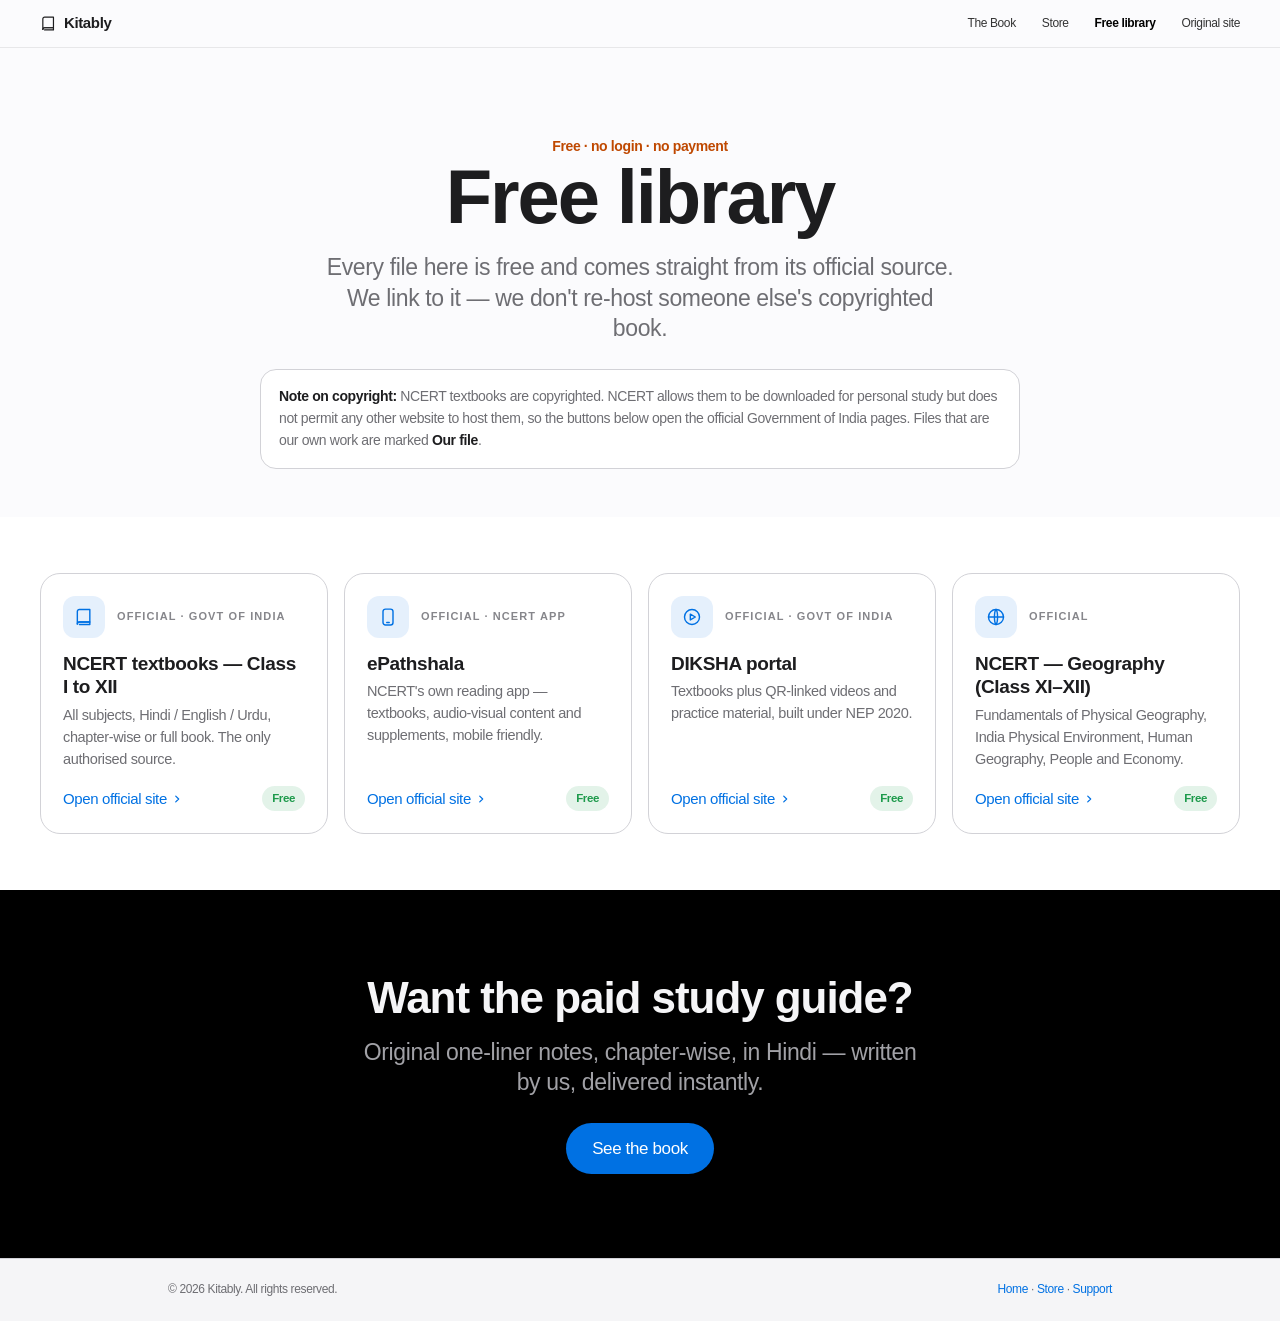
==== library.html @ 09ea36ec "feat: free library page with official study-material links" ====
<!DOCTYPE html>
<html lang="en">
<head>
<meta charset="UTF-8">
<meta name="viewport" content="width=device-width, initial-scale=1.0">
<title>Free library — official study material | Kitably</title>
<meta name="description" content="Free, legally downloadable study material — NCERT textbooks, ePathshala and DIKSHA, straight from the official Government of India sources.">
<meta name="theme-color" content="#ffffff">
<meta property="og:title" content="Free library — Kitably">
<meta property="og:description" content="Free study material, linked from the official sources.">
<meta property="og:type" content="website">
<meta property="og:url" content="https://hqiabsi.github.io/calm-edge-ebook/library.html">
<link rel="canonical" href="https://hqiabsi.github.io/calm-edge-ebook/library.html">
<link rel="icon" href="data:image/svg+xml,%3Csvg xmlns='http://www.w3.org/2000/svg' viewBox='0 0 24 24'%3E%3Crect width='24' height='24' rx='6' fill='%231d1d1f'/%3E%3Cpath d='M6.5 6.2A1.6 1.6 0 0 1 8.1 4.6H18v11.2H8.1a1.6 1.6 0 0 0-1.6 1.6z' fill='none' stroke='%23ffffff' stroke-width='1.5' stroke-linejoin='round'/%3E%3C/svg%3E">
<style>
:root{
  --ink:#1d1d1f;--ink-2:#6e6e73;--ink-3:#86868b;--line:#d2d2d7;--grey:#f5f5f7;--grey-2:#fbfbfd;
  --blue:#0071e3;--blue-hover:#0077ed;--green:#1d9a4b;--max:1024px;--max-wide:1440px;--pad:clamp(20px,5vw,40px);
  --font:-apple-system,BlinkMacSystemFont,"SF Pro Display","SF Pro Text","Segoe UI",Roboto,"Helvetica Neue",Arial,sans-serif;
}
*,*::before,*::after{box-sizing:border-box;margin:0;padding:0}
html{scroll-behavior:smooth;-webkit-text-size-adjust:100%}
body{font-family:var(--font);background:#fff;color:var(--ink);font-size:17px;line-height:1.47059;letter-spacing:-.022em;-webkit-font-smoothing:antialiased;overflow-x:hidden}
a{color:inherit;text-decoration:none}
img,svg{display:block;max-width:100%}
.wrap{width:100%;max-width:var(--max);margin:0 auto;padding:0 var(--pad)}
.wrap--wide{max-width:var(--max-wide)}

/* nav */
.nav{position:sticky;top:0;z-index:100;height:48px;background:rgba(251,251,253,.82);-webkit-backdrop-filter:saturate(180%) blur(20px);backdrop-filter:saturate(180%) blur(20px);border-bottom:1px solid rgba(0,0,0,.08)}
.nav__inner{max-width:var(--max-wide);margin:0 auto;padding:0 var(--pad);height:100%;display:flex;align-items:center;gap:26px}
.nav__logo{display:flex;align-items:center;gap:7px;font-size:15px;font-weight:600}
.nav__logo svg{width:17px;height:17px}
.nav__links{display:flex;align-items:center;gap:26px;margin-left:auto}
.nav__links a{font-size:12px;color:rgba(0,0,0,.8);transition:color .2s}
.nav__links a:hover,.nav__links a.is-active{color:#000}
.nav__links a.is-active{font-weight:600}
@media(max-width:834px){.nav__links{display:none}}

/* type */
.h1{font-size:clamp(40px,6.4vw,76px);line-height:1.05;font-weight:600;letter-spacing:-.028em}
.h2{font-size:clamp(28px,3.6vw,44px);line-height:1.1;font-weight:600;letter-spacing:-.024em}
.sub{font-size:clamp(17px,2vw,23px);line-height:1.32;color:var(--ink-2);letter-spacing:-.016em}
.eyebrow{font-size:14px;font-weight:600;color:#bf4800}
.muted{color:var(--ink-2)}

/* hero */
.hero{padding:clamp(48px,7vw,88px) 0 clamp(30px,4vw,48px);text-align:center;background:var(--grey-2)}
.hero .sub{max-width:640px;margin:16px auto 0}
.notice{
  max-width:760px;margin:26px auto 0;text-align:left;background:#fff;border:1px solid var(--line);
  border-radius:16px;padding:16px 18px;font-size:14px;line-height:1.55;color:var(--ink-2);
}
.notice b{color:var(--ink)}

/* grid */
.grid{display:grid;grid-template-columns:repeat(auto-fill,minmax(280px,1fr));gap:16px;padding:clamp(34px,5vw,56px) 0}
.item{
  border:1px solid var(--line);border-radius:20px;padding:22px;display:flex;flex-direction:column;
  background:#fff;transition:transform .3s cubic-bezier(.2,.8,.2,1),box-shadow .3s,border-color .3s;
}
.item:hover{transform:translateY(-3px);box-shadow:0 20px 44px -28px rgba(0,0,0,.35);border-color:#c9c9cf}
.item__top{display:flex;align-items:center;gap:12px;margin-bottom:14px}
.item__icon{width:42px;height:42px;border-radius:12px;display:grid;place-items:center;background:rgba(0,113,227,.1);color:var(--blue);flex:none}
.item__icon svg{width:20px;height:20px}
.item__tag{font-size:11px;font-weight:600;text-transform:uppercase;letter-spacing:.1em;color:var(--ink-3)}
.item h3{font-size:19px;font-weight:600;letter-spacing:-.018em;line-height:1.25;margin-bottom:6px}
.item p{font-size:14.5px;color:var(--ink-2);line-height:1.5;margin-bottom:16px}
.item__foot{margin-top:auto;display:flex;align-items:center;justify-content:space-between;gap:10px;flex-wrap:wrap}
.link{color:var(--blue);font-size:15px;display:inline-flex;align-items:center;gap:5px}
.link:hover{text-decoration:underline}
.link svg{width:10px;height:10px}
.pill{font-size:11.5px;font-weight:600;padding:4px 10px;border-radius:999px;background:rgba(29,154,75,.12);color:var(--green)}
.pill--paid{background:rgba(191,72,0,.1);color:#bf4800}

/* cta */
.cta{background:#000;color:#f5f5f7;text-align:center;padding:clamp(48px,7vw,84px) 0}
.cta .sub{color:#a1a1a6;margin:14px auto 0;max-width:560px}
.btn{display:inline-flex;align-items:center;gap:9px;background:var(--blue);color:#fff;border-radius:980px;padding:13px 26px;font-size:17px;margin-top:26px;transition:background .2s}
.btn:hover{background:var(--blue-hover)}

/* footer */
footer{border-top:1px solid var(--line);background:var(--grey);font-size:12px;color:var(--ink-2);padding:22px 0}
footer .wrap{display:flex;flex-wrap:wrap;gap:8px 18px;justify-content:space-between}
footer a{color:var(--blue)}
footer a:hover{text-decoration:underline}
</style>
</head>
<body>

<header class="nav">
  <div class="nav__inner">
    <a class="nav__logo" href="index.html">
      <svg viewBox="0 0 24 24" fill="none" stroke="currentColor" stroke-width="1.7" stroke-linecap="round" stroke-linejoin="round"><path d="M4 5.5A2.5 2.5 0 0 1 6.5 3H19v15H6.5A2.5 2.5 0 0 0 4 20.5z"/><path d="M4 20.5A2.5 2.5 0 0 1 6.5 18H19v3H6.5"/></svg>
      <span>Kitably</span>
    </a>
    <nav class="nav__links">
      <a href="index.html">The Book</a>
      <a href="store.html">Store</a>
      <a href="library.html" class="is-active">Free library</a>
      <a href="classic.html">Original site</a>
    </nav>
  </div>
</header>

<main>
  <section class="hero">
    <div class="wrap">
      <p class="eyebrow">Free · no login · no payment</p>
      <h1 class="h1">Free library</h1>
      <p class="sub">Every file here is free and comes straight from its official source. We link to it — we don't re-host someone else's copyrighted book.</p>
      <div class="notice">
        <b>Note on copyright:</b> NCERT textbooks are copyrighted. NCERT allows them to be downloaded for personal study but does not permit any other website to host them, so the buttons below open the official Government of India pages. Files that are our own work are marked <b>Our file</b>.
      </div>
    </div>
  </section>

  <div class="wrap wrap--wide">
    <div class="grid" id="grid"><!-- cards yahan JS se aate hain --></div>
  </div>

  <section class="cta">
    <div class="wrap">
      <h2 class="h2">Want the paid study guide?</h2>
      <p class="sub">Original one-liner notes, chapter-wise, in Hindi — written by us, delivered instantly.</p>
      <a class="btn" href="index.html#buy">See the book</a>
    </div>
  </section>
</main>

<footer>
  <div class="wrap">
    <span>© <span id="year">2026</span> Kitably. All rights reserved.</span>
    <span><a href="index.html">Home</a> · <a href="store.html">Store</a> · <a href="index.html#support">Support</a></span>
  </div>
</footer>

<script>
/* ============================================================
   📚 LIBRARY ITEMS — naya card add karna ho to yahan copy karo
   ------------------------------------------------------------
   url  → bahar ka official link (host nahi karte)
   file → apni file jo repo mein rakhi hai (jaise "files/notes.pdf")
   paid → true karne par "Paid" pill dikhega aur link index.html#buy jayega
   ============================================================ */
var LIBRARY = [
  {
    tag: "Official · Govt of India",
    title: "NCERT textbooks — Class I to XII",
    desc: "All subjects, Hindi / English / Urdu, chapter-wise or full book. The only authorised source.",
    url: "https://ncert.nic.in/textbook.php",
    paid: false,
    icon: "book"
  },
  {
    tag: "Official · NCERT app",
    title: "ePathshala",
    desc: "NCERT's own reading app — textbooks, audio-visual content and supplements, mobile friendly.",
    url: "https://epathshala.nic.in/",
    paid: false,
    icon: "phone"
  },
  {
    tag: "Official · Govt of India",
    title: "DIKSHA portal",
    desc: "Textbooks plus QR-linked videos and practice material, built under NEP 2020.",
    url: "https://diksha.gov.in/",
    paid: false,
    icon: "play"
  },
  {
    tag: "Official",
    title: "NCERT — Geography (Class XI–XII)",
    desc: "Fundamentals of Physical Geography, India Physical Environment, Human Geography, People and Economy.",
    url: "https://ncert.nic.in/textbook.php",
    paid: false,
    icon: "globe"
  }
];

var ICONS = {
  book: '<path d="M4 5.5A2.5 2.5 0 0 1 6.5 3H19v15H6.5A2.5 2.5 0 0 0 4 20.5z"/><path d="M4 20.5A2.5 2.5 0 0 1 6.5 18H19v3H6.5"/>',
  phone: '<rect x="6" y="2.5" width="12" height="19" rx="3"/><path d="M10.5 18.5h3"/>',
  play: '<circle cx="12" cy="12" r="9"/><path d="M10 8.5l6 3.5-6 3.5z"/>',
  globe: '<circle cx="12" cy="12" r="9"/><path d="M3 12h18M12 3c2.5 3 2.5 15 0 18M12 3c-2.5 3-2.5 15 0 18"/>',
  file: '<path d="M14 3H7a2 2 0 0 0-2 2v14a2 2 0 0 0 2 2h10a2 2 0 0 0 2-2V8z"/><path d="M14 3v5h5"/>'
};

(function () {
  var grid = document.getElementById("grid");
  document.getElementById("year").textContent = new Date().getFullYear();

  grid.innerHTML = LIBRARY.map(function (b) {
    var href = b.file ? b.file : b.url;
    var isOwn = !!b.file;
    var label = b.paid ? "Buy" : (isOwn ? "Download free" : "Open official site");
    var target = b.paid ? "index.html#buy" : href;
    var ext = (!b.paid && !isOwn) ? ' target="_blank" rel="noopener"' : (isOwn ? ' download' : "");
    var pill = b.paid
      ? '<span class="pill pill--paid">Paid</span>'
      : (isOwn ? '<span class="pill">Our file · Free</span>' : '<span class="pill">Free</span>');
    return '' +
      '<article class="item">' +
        '<div class="item__top">' +
          '<span class="item__icon"><svg viewBox="0 0 24 24" fill="none" stroke="currentColor" stroke-width="1.7" stroke-linecap="round" stroke-linejoin="round">' + (ICONS[b.icon] || ICONS.file) + '</svg></span>' +
          '<span class="item__tag">' + b.tag + '</span>' +
        '</div>' +
        '<h3>' + b.title + '</h3>' +
        '<p>' + b.desc + '</p>' +
        '<div class="item__foot">' +
          '<a class="link" href="' + target + '"' + ext + '>' + label +
            '<svg viewBox="0 0 24 24" fill="none" stroke="currentColor" stroke-width="3" stroke-linecap="round" stroke-linejoin="round"><path d="M9 5l7 7-7 7"/></svg>' +
          '</a>' + pill +
        '</div>' +
      '</article>';
  }).join("");
})();
</script>
</body>
</html>
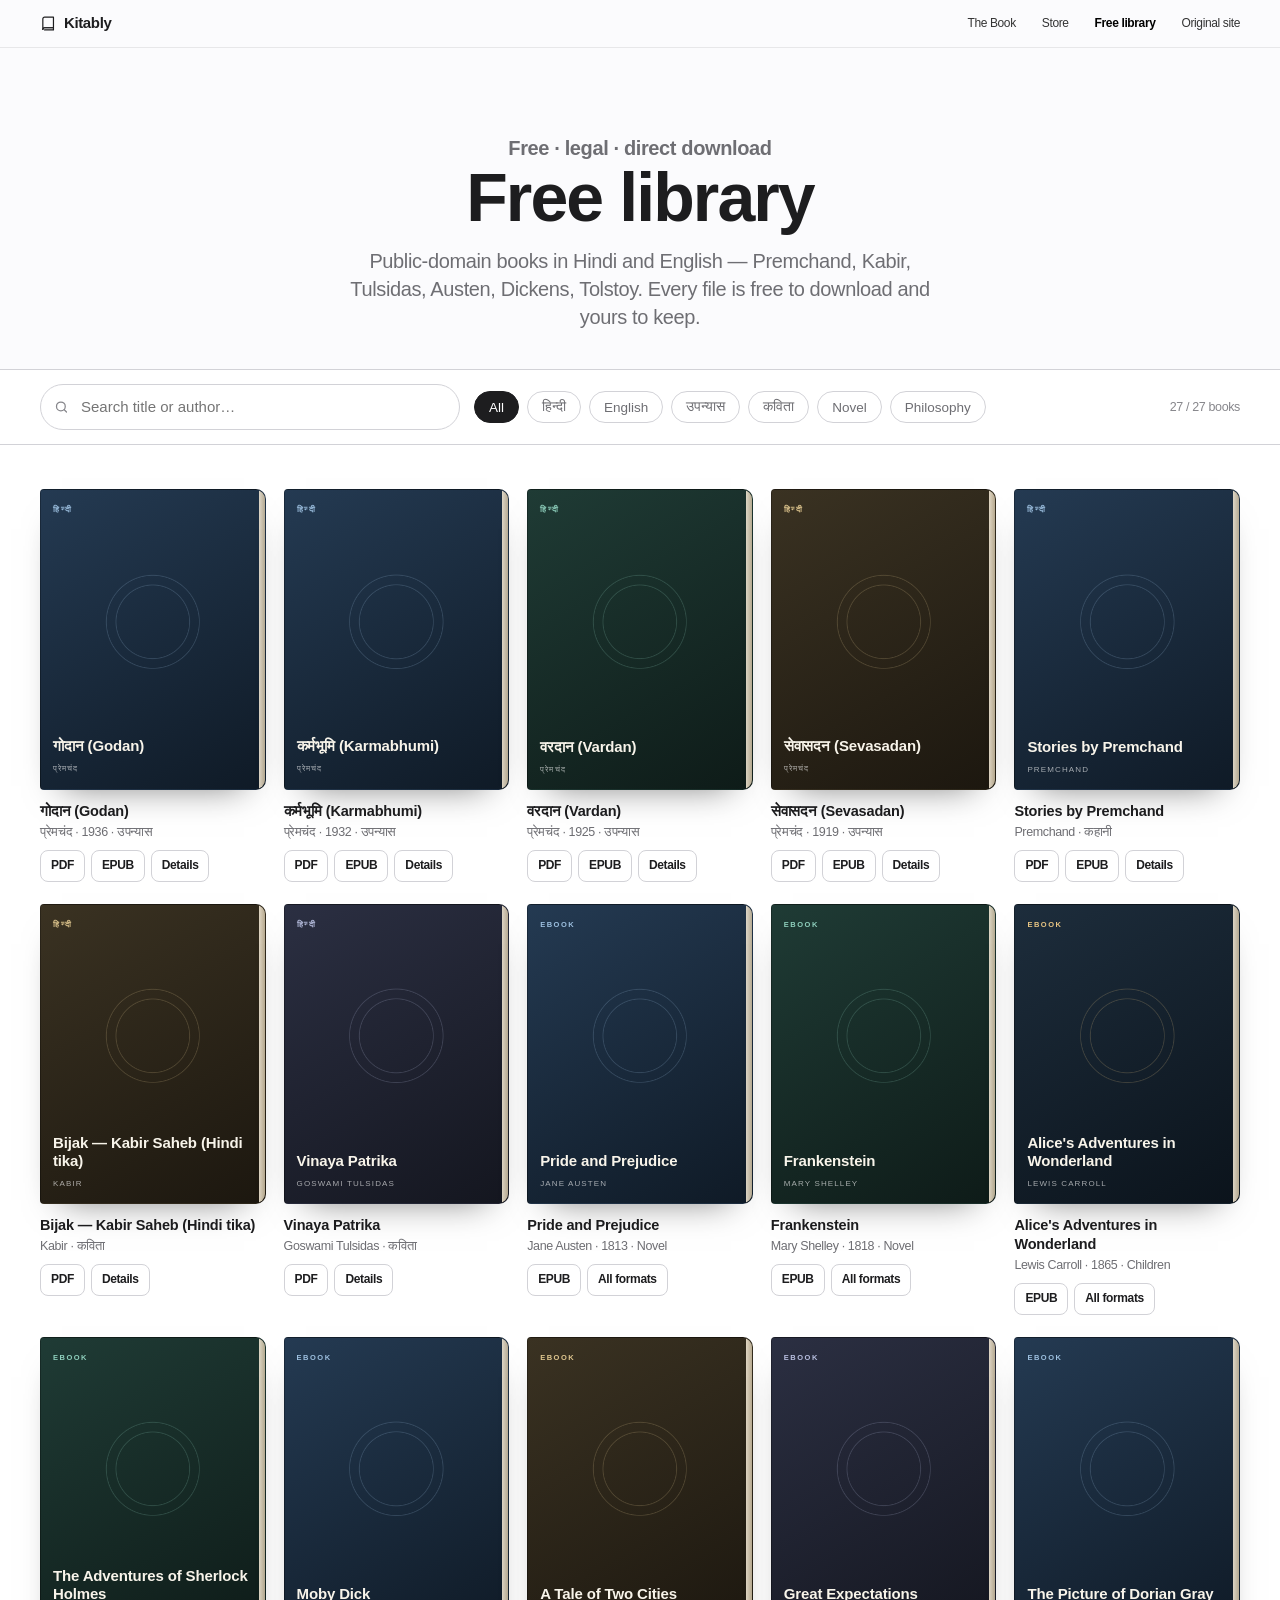
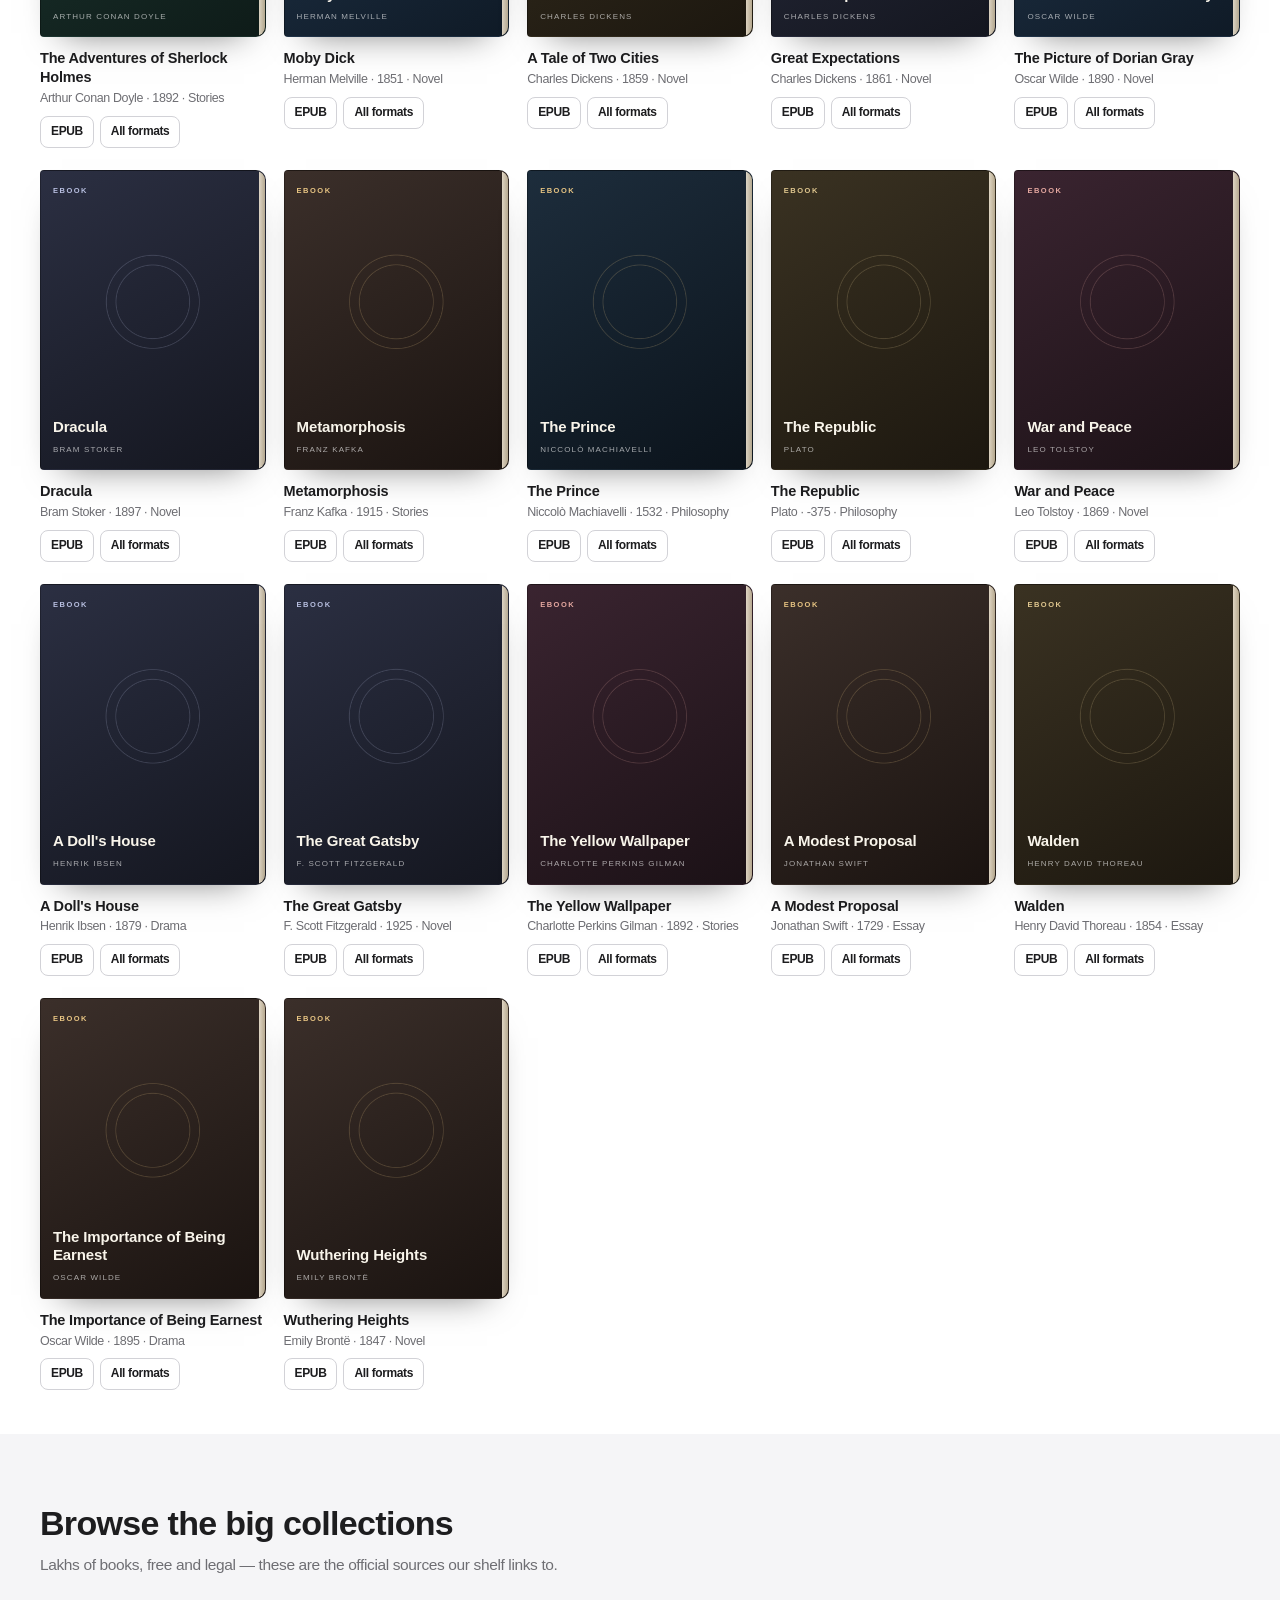
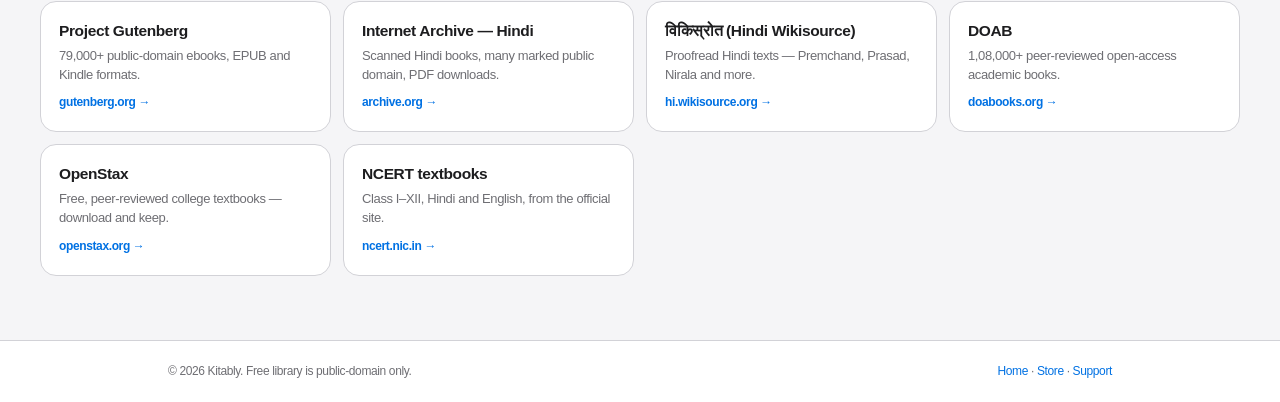
==== commit a355d65d: "feat: real library — 27 verified public-domain books, search, filters, direct downloads" ====
--- a/library.html
+++ b/library.html
@@ -3,11 +3,11 @@
 <head>
 <meta charset="UTF-8">
 <meta name="viewport" content="width=device-width, initial-scale=1.0">
-<title>Free library — official study material | Kitably</title>
-<meta name="description" content="Free, legally downloadable study material — NCERT textbooks, ePathshala and DIKSHA, straight from the official Government of India sources.">
+<title>Free library — 27 verified public-domain books | Kitably</title>
+<meta name="description" content="A free library of public-domain books in Hindi and English — Premchand, Kabir, Tulsidas, Austen, Dickens, Tolstoy and more. Direct PDF and EPUB downloads.">
 <meta name="theme-color" content="#ffffff">
 <meta property="og:title" content="Free library — Kitably">
-<meta property="og:description" content="Free study material, linked from the official sources.">
+<meta property="og:description" content="Public-domain books in Hindi and English. Direct PDF and EPUB downloads.">
 <meta property="og:type" content="website">
 <meta property="og:url" content="https://hqiabsi.github.io/calm-edge-ebook/library.html">
 <link rel="canonical" href="https://hqiabsi.github.io/calm-edge-ebook/library.html">
@@ -15,19 +15,20 @@
 <style>
 :root{
   --ink:#1d1d1f;--ink-2:#6e6e73;--ink-3:#86868b;--line:#d2d2d7;--grey:#f5f5f7;--grey-2:#fbfbfd;
-  --blue:#0071e3;--blue-hover:#0077ed;--green:#1d9a4b;--max:1024px;--max-wide:1440px;--pad:clamp(20px,5vw,40px);
+  --blue:#0071e3;--blue-hover:#0077ed;--green:#1d9a4b;--gold:#b8860b;
+  --max:1024px;--max-wide:1440px;--pad:clamp(20px,5vw,40px);
   --font:-apple-system,BlinkMacSystemFont,"SF Pro Display","SF Pro Text","Segoe UI",Roboto,"Helvetica Neue",Arial,sans-serif;
 }
 *,*::before,*::after{box-sizing:border-box;margin:0;padding:0}
 html{scroll-behavior:smooth;-webkit-text-size-adjust:100%}
 body{font-family:var(--font);background:#fff;color:var(--ink);font-size:17px;line-height:1.47059;letter-spacing:-.022em;-webkit-font-smoothing:antialiased;overflow-x:hidden}
 a{color:inherit;text-decoration:none}
-img,svg{display:block;max-width:100%}
+svg{display:block;max-width:100%}
 .wrap{width:100%;max-width:var(--max);margin:0 auto;padding:0 var(--pad)}
 .wrap--wide{max-width:var(--max-wide)}
 
 /* nav */
-.nav{position:sticky;top:0;z-index:100;height:48px;background:rgba(251,251,253,.82);-webkit-backdrop-filter:saturate(180%) blur(20px);backdrop-filter:saturate(180%) blur(20px);border-bottom:1px solid rgba(0,0,0,.08)}
+.nav{position:sticky;top:0;z-index:100;height:48px;background:rgba(251,251,253,.85);-webkit-backdrop-filter:saturate(180%) blur(20px);backdrop-filter:saturate(180%) blur(20px);border-bottom:1px solid rgba(0,0,0,.08)}
 .nav__inner{max-width:var(--max-wide);margin:0 auto;padding:0 var(--pad);height:100%;display:flex;align-items:center;gap:26px}
 .nav__logo{display:flex;align-items:center;gap:7px;font-size:15px;font-weight:600}
 .nav__logo svg{width:17px;height:17px}
@@ -35,52 +36,62 @@
 .nav__links a{font-size:12px;color:rgba(0,0,0,.8);transition:color .2s}
 .nav__links a:hover,.nav__links a.is-active{color:#000}
 .nav__links a.is-active{font-weight:600}
-@media(max-width:834px){.nav__links{display:none}}
-
-/* type */
-.h1{font-size:clamp(40px,6.4vw,76px);line-height:1.05;font-weight:600;letter-spacing:-.028em}
-.h2{font-size:clamp(28px,3.6vw,44px);line-height:1.1;font-weight:600;letter-spacing:-.024em}
-.sub{font-size:clamp(17px,2vw,23px);line-height:1.32;color:var(--ink-2);letter-spacing:-.016em}
-.eyebrow{font-size:14px;font-weight:600;color:#bf4800}
-.muted{color:var(--ink-2)}
+@media(max-width:834px){.nav__links a:not(.is-active){display:none}}
 
 /* hero */
-.hero{padding:clamp(48px,7vw,88px) 0 clamp(30px,4vw,48px);text-align:center;background:var(--grey-2)}
-.hero .sub{max-width:640px;margin:16px auto 0}
-.notice{
-  max-width:760px;margin:26px auto 0;text-align:left;background:#fff;border:1px solid var(--line);
-  border-radius:16px;padding:16px 18px;font-size:14px;line-height:1.55;color:var(--ink-2);
-}
-.notice b{color:var(--ink)}
+.hero{background:var(--grey-2);padding:clamp(38px,6vw,72px) 0 clamp(26px,3vw,38px);text-align:center;border-bottom:1px solid var(--line)}
+.hero h1{font-size:clamp(38px,6vw,68px);line-height:1.05;font-weight:600;letter-spacing:-.028em}
+.hero p{margin:14px auto 0;max-width:600px;font-size:clamp(16px,1.9vw,20px);color:var(--ink-2);line-height:1.4}
+.eyebrow{font-size:13px;font-weight:600;color:var(--gold);margin-bottom:10px}
+
+/* search + chips */
+.tools{position:sticky;top:48px;z-index:90;background:rgba(255,255,255,.92);-webkit-backdrop-filter:blur(18px);backdrop-filter:blur(18px);border-bottom:1px solid var(--line);padding:14px 0}
+.tools__inner{max-width:var(--max-wide);margin:0 auto;padding:0 var(--pad);display:flex;gap:12px;align-items:center;flex-wrap:wrap}
+.search{position:relative;flex:1 1 280px;max-width:420px;min-width:0}
+.search svg{position:absolute;left:14px;top:50%;transform:translateY(-50%);width:15px;height:15px;color:var(--ink-3)}
+.search input{width:100%;padding:11px 14px 11px 40px;border-radius:999px;border:1px solid var(--line);background:#fff;font:inherit;font-size:15px;color:var(--ink)}
+.search input:focus{outline:none;border-color:var(--blue);box-shadow:0 0 0 3px rgba(0,113,227,.15)}
+.chips{display:flex;gap:8px;overflow-x:auto;scrollbar-width:none;padding:2px}
+.chips::-webkit-scrollbar{display:none}
+.chip{border:1px solid var(--line);border-radius:999px;padding:7px 14px;font-size:13.5px;font-weight:500;color:var(--ink-2);white-space:nowrap;background:#fff;cursor:pointer;transition:.18s}
+.chip:hover{border-color:var(--ink-3);color:var(--ink)}
+.chip.is-active{background:var(--ink);border-color:var(--ink);color:#fff}
+.count{font-size:12.5px;color:var(--ink-3);margin-left:auto;white-space:nowrap}
 
 /* grid */
-.grid{display:grid;grid-template-columns:repeat(auto-fill,minmax(280px,1fr));gap:16px;padding:clamp(34px,5vw,56px) 0}
-.item{
-  border:1px solid var(--line);border-radius:20px;padding:22px;display:flex;flex-direction:column;
-  background:#fff;transition:transform .3s cubic-bezier(.2,.8,.2,1),box-shadow .3s,border-color .3s;
-}
-.item:hover{transform:translateY(-3px);box-shadow:0 20px 44px -28px rgba(0,0,0,.35);border-color:#c9c9cf}
-.item__top{display:flex;align-items:center;gap:12px;margin-bottom:14px}
-.item__icon{width:42px;height:42px;border-radius:12px;display:grid;place-items:center;background:rgba(0,113,227,.1);color:var(--blue);flex:none}
-.item__icon svg{width:20px;height:20px}
-.item__tag{font-size:11px;font-weight:600;text-transform:uppercase;letter-spacing:.1em;color:var(--ink-3)}
-.item h3{font-size:19px;font-weight:600;letter-spacing:-.018em;line-height:1.25;margin-bottom:6px}
-.item p{font-size:14.5px;color:var(--ink-2);line-height:1.5;margin-bottom:16px}
-.item__foot{margin-top:auto;display:flex;align-items:center;justify-content:space-between;gap:10px;flex-wrap:wrap}
-.link{color:var(--blue);font-size:15px;display:inline-flex;align-items:center;gap:5px}
-.link:hover{text-decoration:underline}
-.link svg{width:10px;height:10px}
-.pill{font-size:11.5px;font-weight:600;padding:4px 10px;border-radius:999px;background:rgba(29,154,75,.12);color:var(--green)}
-.pill--paid{background:rgba(191,72,0,.1);color:#bf4800}
-
-/* cta */
-.cta{background:#000;color:#f5f5f7;text-align:center;padding:clamp(48px,7vw,84px) 0}
-.cta .sub{color:#a1a1a6;margin:14px auto 0;max-width:560px}
-.btn{display:inline-flex;align-items:center;gap:9px;background:var(--blue);color:#fff;border-radius:980px;padding:13px 26px;font-size:17px;margin-top:26px;transition:background .2s}
-.btn:hover{background:var(--blue-hover)}
+.grid{display:grid;grid-template-columns:repeat(auto-fill,minmax(215px,1fr));gap:22px 18px;padding:clamp(26px,4vw,44px) 0}
+.card{display:flex;flex-direction:column;min-width:0}
+.card.hide{display:none}
+.cover{position:relative;aspect-ratio:3/4;border-radius:4px 10px 10px 4px;overflow:hidden;background-image:linear-gradient(150deg,var(--c1),var(--c2));border:1px solid rgba(0,0,0,.12);box-shadow:0 18px 34px -22px rgba(0,0,0,.55);display:flex;flex-direction:column;padding:14px 12px;transition:transform .3s cubic-bezier(.2,.8,.2,1)}
+.card:hover .cover{transform:translateY(-4px)}
+.cover__edge{position:absolute;top:0;right:0;bottom:0;width:6px;background-image:linear-gradient(90deg,#f2e8d5,#c6b89c);opacity:.9}
+.cover::after{content:"";position:absolute;left:50%;top:44%;width:44%;aspect-ratio:1;transform:translate(-50%,-50%);border-radius:50%;pointer-events:none;opacity:.2;background:radial-gradient(circle,transparent 52%,var(--acc) 53%,transparent 54.5%,transparent 66%,var(--acc) 67%,transparent 68.5%)}
+.cover__kicker{position:relative;z-index:1;font-size:7.5px;letter-spacing:.2em;text-transform:uppercase;color:var(--acc);font-weight:600}
+.cover__title{position:relative;z-index:1;margin-top:auto;font-size:15px;line-height:1.2;font-weight:600;color:#f8f4ea;letter-spacing:-.01em}
+.cover__author{position:relative;z-index:1;margin-top:8px;font-size:8px;letter-spacing:.14em;text-transform:uppercase;color:rgba(255,255,255,.62)}
+.card__title{margin-top:12px;font-size:14.5px;font-weight:600;letter-spacing:-.012em;line-height:1.3;color:var(--ink)}
+.card__meta{margin-top:3px;font-size:12.5px;color:var(--ink-2);line-height:1.35}
+.card__row{display:flex;gap:6px;margin-top:9px;flex-wrap:wrap}
+.dl{display:inline-flex;align-items:center;gap:5px;font-size:12px;font-weight:600;padding:6px 10px;border-radius:8px;border:1px solid var(--line);color:var(--ink);transition:.18s;background:#fff}
+.dl:hover{background:var(--ink);color:#fff;border-color:var(--ink)}
+.dl svg{width:11px;height:11px}
+.dl--none{opacity:.4;pointer-events:none}
+.empty{grid-column:1/-1;text-align:center;padding:60px 20px;color:var(--ink-2);border:1px dashed var(--line);border-radius:18px}
+.empty b{display:block;font-size:20px;color:var(--ink);margin-bottom:6px;font-weight:600}
+
+/* collections */
+.collections{background:var(--grey);padding:clamp(38px,5vw,64px) 0}
+.collections h2{font-size:clamp(24px,3vw,34px);font-weight:600;letter-spacing:-.02em;margin-bottom:6px}
+.collections p.sub{color:var(--ink-2);font-size:15.5px;margin-bottom:24px}
+.cgrid{display:grid;grid-template-columns:repeat(auto-fill,minmax(240px,1fr));gap:12px}
+.citem{background:#fff;border:1px solid var(--line);border-radius:16px;padding:18px;transition:.2s}
+.citem:hover{transform:translateY(-2px);box-shadow:0 16px 34px -24px rgba(0,0,0,.4)}
+.citem b{display:block;font-size:15.5px;font-weight:600;margin-bottom:4px}
+.citem span{font-size:13px;color:var(--ink-2);line-height:1.45;display:block}
+.citem i{display:inline-block;margin-top:10px;font-style:normal;font-size:12px;font-weight:600;color:var(--blue)}
 
 /* footer */
-footer{border-top:1px solid var(--line);background:var(--grey);font-size:12px;color:var(--ink-2);padding:22px 0}
+footer{border-top:1px solid var(--line);background:#fff;font-size:12px;color:var(--ink-2);padding:22px 0}
 footer .wrap{display:flex;flex-wrap:wrap;gap:8px 18px;justify-content:space-between}
 footer a{color:var(--blue)}
 footer a:hover{text-decoration:underline}
@@ -103,117 +114,156 @@
   </div>
 </header>
 
-<main>
-  <section class="hero">
-    <div class="wrap">
-      <p class="eyebrow">Free · no login · no payment</p>
-      <h1 class="h1">Free library</h1>
-      <p class="sub">Every file here is free and comes straight from its official source. We link to it — we don't re-host someone else's copyrighted book.</p>
-      <div class="notice">
-        <b>Note on copyright:</b> NCERT textbooks are copyrighted. NCERT allows them to be downloaded for personal study but does not permit any other website to host them, so the buttons below open the official Government of India pages. Files that are our own work are marked <b>Our file</b>.
-      </div>
+<section class="hero">
+  <div class="wrap">
+    <p class="eyebrow">Free · legal · direct download</p>
+    <h1>Free library</h1>
+    <p>Public-domain books in Hindi and English — Premchand, Kabir, Tulsidas, Austen, Dickens, Tolstoy. Every file is free to download and yours to keep.</p>
+  </div>
+</section>
+
+<div class="tools">
+  <div class="tools__inner">
+    <label class="search">
+      <svg viewBox="0 0 24 24" fill="none" stroke="currentColor" stroke-width="2" stroke-linecap="round"><circle cx="11" cy="11" r="7"/><path d="M20 20l-3.6-3.6"/></svg>
+      <input type="search" id="q" placeholder="Search title or author…" autocomplete="off" aria-label="Search books">
+    </label>
+    <div class="chips" id="chips">
+      <button class="chip is-active" data-f="all">All</button>
+      <button class="chip" data-f="hi">हिन्दी</button>
+      <button class="chip" data-f="en">English</button>
+      <button class="chip" data-f="उपन्यास">उपन्यास</button>
+      <button class="chip" data-f="कविता">कविता</button>
+      <button class="chip" data-f="Novel">Novel</button>
+      <button class="chip" data-f="Philosophy">Philosophy</button>
     </div>
-  </section>
-
+    <span class="count" id="count"></span>
+  </div>
+</div>
+
+<div class="wrap wrap--wide">
+  <div class="grid" id="grid"></div>
+</div>
+
+<section class="collections">
   <div class="wrap wrap--wide">
-    <div class="grid" id="grid"><!-- cards yahan JS se aate hain --></div>
-  </div>
-
-  <section class="cta">
-    <div class="wrap">
-      <h2 class="h2">Want the paid study guide?</h2>
-      <p class="sub">Original one-liner notes, chapter-wise, in Hindi — written by us, delivered instantly.</p>
-      <a class="btn" href="index.html#buy">See the book</a>
+    <h2>Browse the big collections</h2>
+    <p class="sub">Lakhs of books, free and legal — these are the official sources our shelf links to.</p>
+    <div class="cgrid">
+      <a class="citem" href="https://www.gutenberg.org/" target="_blank" rel="noopener">
+        <b>Project Gutenberg</b><span>79,000+ public-domain ebooks, EPUB and Kindle formats.</span><i>gutenberg.org →</i>
+      </a>
+      <a class="citem" href="https://archive.org/details/booksbylanguage_hindi" target="_blank" rel="noopener">
+        <b>Internet Archive — Hindi</b><span>Scanned Hindi books, many marked public domain, PDF downloads.</span><i>archive.org →</i>
+      </a>
+      <a class="citem" href="https://hi.wikisource.org/" target="_blank" rel="noopener">
+        <b>विकिस्रोत (Hindi Wikisource)</b><span>Proofread Hindi texts — Premchand, Prasad, Nirala and more.</span><i>hi.wikisource.org →</i>
+      </a>
+      <a class="citem" href="https://www.doabooks.org/" target="_blank" rel="noopener">
+        <b>DOAB</b><span>1,08,000+ peer-reviewed open-access academic books.</span><i>doabooks.org →</i>
+      </a>
+      <a class="citem" href="https://openstax.org/" target="_blank" rel="noopener">
+        <b>OpenStax</b><span>Free, peer-reviewed college textbooks — download and keep.</span><i>openstax.org →</i>
+      </a>
+      <a class="citem" href="https://ncert.nic.in/textbook.php" target="_blank" rel="noopener">
+        <b>NCERT textbooks</b><span>Class I–XII, Hindi and English, from the official site.</span><i>ncert.nic.in →</i>
+      </a>
     </div>
-  </section>
-</main>
+  </div>
+</section>
 
 <footer>
   <div class="wrap">
-    <span>© <span id="year">2026</span> Kitably. All rights reserved.</span>
+    <span>© <span id="year">2026</span> Kitably. Free library is public-domain only.</span>
     <span><a href="index.html">Home</a> · <a href="store.html">Store</a> · <a href="index.html#support">Support</a></span>
   </div>
 </footer>
 
 <script>
 /* ============================================================
-   📚 LIBRARY ITEMS — naya card add karna ho to yahan copy karo
-   ------------------------------------------------------------
-   url  → bahar ka official link (host nahi karte)
-   file → apni file jo repo mein rakhi hai (jaise "files/notes.pdf")
-   paid → true karne par "Paid" pill dikhega aur link index.html#buy jayega
+   📚 CATALOG
+   Har book public domain hai — download link seedha file par jaata hai.
+   Naya book add karna ho to isi array mein ek object daal do.
    ============================================================ */
-var LIBRARY = [
-  {
-    tag: "Official · Govt of India",
-    title: "NCERT textbooks — Class I to XII",
-    desc: "All subjects, Hindi / English / Urdu, chapter-wise or full book. The only authorised source.",
-    url: "https://ncert.nic.in/textbook.php",
-    paid: false,
-    icon: "book"
-  },
-  {
-    tag: "Official · NCERT app",
-    title: "ePathshala",
-    desc: "NCERT's own reading app — textbooks, audio-visual content and supplements, mobile friendly.",
-    url: "https://epathshala.nic.in/",
-    paid: false,
-    icon: "phone"
-  },
-  {
-    tag: "Official · Govt of India",
-    title: "DIKSHA portal",
-    desc: "Textbooks plus QR-linked videos and practice material, built under NEP 2020.",
-    url: "https://diksha.gov.in/",
-    paid: false,
-    icon: "play"
-  },
-  {
-    tag: "Official",
-    title: "NCERT — Geography (Class XI–XII)",
-    desc: "Fundamentals of Physical Geography, India Physical Environment, Human Geography, People and Economy.",
-    url: "https://ncert.nic.in/textbook.php",
-    paid: false,
-    icon: "globe"
+var BOOKS = [{"t":"गोदान (Godan)","kw":"premchand godan hindi upanyas novel","a":"प्रेमचंद","lang":"hi","cat":"उपन्यास","year":"1936","src":"archive","id":"godan_premchand","pdf":"Godan - Premchand.pdf","epub":"Godan - Premchand.epub"},{"t":"कर्मभूमि (Karmabhumi)","kw":"premchand karmabhumi karmabhoomi hindi novel","a":"प्रेमचंद","lang":"hi","cat":"उपन्यास","year":"1932","src":"archive","id":"premchand-karmabhumi","pdf":"Premchand - Karmabhumi1.1.pdf","epub":"Premchand - Karmabhumi1.1.epub"},{"t":"वरदान (Vardan)","kw":"premchand vardan hindi novel","a":"प्रेमचंद","lang":"hi","cat":"उपन्यास","year":"1925","src":"archive","id":"premchand-vardan","pdf":"Premchand - Vardan1.1.pdf","epub":"Premchand - Vardan1.1.epub"},{"t":"सेवासदन (Sevasadan)","kw":"premchand sevasadan seva sadan hindi novel","a":"प्रेमचंद","lang":"hi","cat":"उपन्यास","year":"1919","src":"archive","id":"premchand-sevasadan","pdf":"Premchand - Sevasadan1.1.pdf","epub":"Premchand - Sevasadan1.1.epub"},{"t":"Stories by Premchand","kw":"premchand kahani stories hindi","a":"Premchand","lang":"hi","cat":"कहानी","year":"","src":"archive","id":"StoriesByPremchand","pdf":"StoriesByPremchand.pdf","epub":"StoriesByPremchand.epub"},{"t":"Bijak — Kabir Saheb (Hindi tika)","kw":"kabir bijak doha sakhi hindi poetry bhakti","a":"Kabir","lang":"hi","cat":"कविता","year":"","src":"archive","id":"Bijak.Kabir.Saheb.with.Hindi.Tika","pdf":"Bijak.Kabir.Saheb.with.Hindi.Tika.pdf","epub":null},{"t":"Vinaya Patrika","kw":"tulsidas vinay patrika hindi bhakti poetry ram","a":"Goswami Tulsidas","lang":"hi","cat":"कविता","year":"","src":"archive","id":"Vinaya.Patrika.by.Goswami.Tulsidas.with.Bhavar","pdf":"Vinaya.Patrika.by.Goswami.Tulsidas.with.Bhavar.pdf","epub":null},{"t":"Pride and Prejudice","a":"Jane Austen","lang":"en","cat":"Novel","year":"1813","src":"gutenberg","id":1342,"pdf":null,"epub":null},{"t":"Frankenstein","a":"Mary Shelley","lang":"en","cat":"Novel","year":"1818","src":"gutenberg","id":84,"pdf":null,"epub":null},{"t":"Alice's Adventures in Wonderland","a":"Lewis Carroll","lang":"en","cat":"Children","year":"1865","src":"gutenberg","id":11,"pdf":null,"epub":null},{"t":"The Adventures of Sherlock Holmes","a":"Arthur Conan Doyle","lang":"en","cat":"Stories","year":"1892","src":"gutenberg","id":1661,"pdf":null,"epub":null},{"t":"Moby Dick","a":"Herman Melville","lang":"en","cat":"Novel","year":"1851","src":"gutenberg","id":2701,"pdf":null,"epub":null},{"t":"A Tale of Two Cities","a":"Charles Dickens","lang":"en","cat":"Novel","year":"1859","src":"gutenberg","id":98,"pdf":null,"epub":null},{"t":"Great Expectations","a":"Charles Dickens","lang":"en","cat":"Novel","year":"1861","src":"gutenberg","id":1400,"pdf":null,"epub":null},{"t":"The Picture of Dorian Gray","a":"Oscar Wilde","lang":"en","cat":"Novel","year":"1890","src":"gutenberg","id":174,"pdf":null,"epub":null},{"t":"Dracula","a":"Bram Stoker","lang":"en","cat":"Novel","year":"1897","src":"gutenberg","id":345,"pdf":null,"epub":null},{"t":"Metamorphosis","a":"Franz Kafka","lang":"en","cat":"Stories","year":"1915","src":"gutenberg","id":5200,"pdf":null,"epub":null},{"t":"The Prince","a":"Niccolò Machiavelli","lang":"en","cat":"Philosophy","year":"1532","src":"gutenberg","id":1232,"pdf":null,"epub":null},{"t":"The Republic","a":"Plato","lang":"en","cat":"Philosophy","year":"-375","src":"gutenberg","id":1497,"pdf":null,"epub":null},{"t":"War and Peace","a":"Leo Tolstoy","lang":"en","cat":"Novel","year":"1869","src":"gutenberg","id":2600,"pdf":null,"epub":null},{"t":"A Doll's House","a":"Henrik Ibsen","lang":"en","cat":"Drama","year":"1879","src":"gutenberg","id":2542,"pdf":null,"epub":null},{"t":"The Great Gatsby","a":"F. Scott Fitzgerald","lang":"en","cat":"Novel","year":"1925","src":"gutenberg","id":64317,"pdf":null,"epub":null},{"t":"The Yellow Wallpaper","a":"Charlotte Perkins Gilman","lang":"en","cat":"Stories","year":"1892","src":"gutenberg","id":1952,"pdf":null,"epub":null},{"t":"A Modest Proposal","a":"Jonathan Swift","lang":"en","cat":"Essay","year":"1729","src":"gutenberg","id":1080,"pdf":null,"epub":null},{"t":"Walden","a":"Henry David Thoreau","lang":"en","cat":"Essay","year":"1854","src":"gutenberg","id":205,"pdf":null,"epub":null},{"t":"The Importance of Being Earnest","a":"Oscar Wilde","lang":"en","cat":"Drama","year":"1895","src":"gutenberg","id":844,"pdf":null,"epub":null},{"t":"Wuthering Heights","a":"Emily Brontë","lang":"en","cat":"Novel","year":"1847","src":"gutenberg","id":768,"pdf":null,"epub":null}];
+
+var PALETTE = [
+  ["#1d2d3c","#0b131b","#e8c583"], ["#3b2f2a","#1a1310","#e8c583"],
+  ["#1f3b35","#0e1b18","#8fd0bd"], ["#3a2430","#1b1116","#e5a8a0"],
+  ["#243a52","#0f1a26","#9dc0e0"], ["#3a3222","#1c170f","#e0c78f"],
+  ["#2b2f42","#14161f","#b8bfe0"], ["#2e3324","#14170f","#c3d08a"]
+];
+
+function hash(s){ var h=0; for (var i=0;i<s.length;i++){ h=(h*31+s.charCodeAt(i))|0; } return Math.abs(h); }
+function esc(s){ return String(s).replace(/&/g,"&amp;").replace(/</g,"&lt;").replace(/>/g,"&gt;").replace(/"/g,"&quot;"); }
+
+function dlLinks(b){
+  var out = [];
+  if (b.src === "archive"){
+    if (b.pdf)  out.push('<a class="dl" href="https://archive.org/download/'+encodeURIComponent(b.id)+'/'+encodeURIComponent(b.pdf)+'" target="_blank" rel="noopener">PDF</a>');
+    if (b.epub) out.push('<a class="dl" href="https://archive.org/download/'+encodeURIComponent(b.id)+'/'+encodeURIComponent(b.epub)+'" target="_blank" rel="noopener">EPUB</a>');
+    out.push('<a class="dl" href="https://archive.org/details/'+encodeURIComponent(b.id)+'" target="_blank" rel="noopener">Details</a>');
+  } else {
+    out.push('<a class="dl" href="https://www.gutenberg.org/ebooks/'+b.id+'.epub.noimages" target="_blank" rel="noopener">EPUB</a>');
+    out.push('<a class="dl" href="https://www.gutenberg.org/ebooks/'+b.id+'" target="_blank" rel="noopener">All formats</a>');
   }
-];
-
-var ICONS = {
-  book: '<path d="M4 5.5A2.5 2.5 0 0 1 6.5 3H19v15H6.5A2.5 2.5 0 0 0 4 20.5z"/><path d="M4 20.5A2.5 2.5 0 0 1 6.5 18H19v3H6.5"/>',
-  phone: '<rect x="6" y="2.5" width="12" height="19" rx="3"/><path d="M10.5 18.5h3"/>',
-  play: '<circle cx="12" cy="12" r="9"/><path d="M10 8.5l6 3.5-6 3.5z"/>',
-  globe: '<circle cx="12" cy="12" r="9"/><path d="M3 12h18M12 3c2.5 3 2.5 15 0 18M12 3c-2.5 3-2.5 15 0 18"/>',
-  file: '<path d="M14 3H7a2 2 0 0 0-2 2v14a2 2 0 0 0 2 2h10a2 2 0 0 0 2-2V8z"/><path d="M14 3v5h5"/>'
-};
-
-(function () {
+  return out.join("");
+}
+
+function card(b){
+  var p = PALETTE[hash(b.t) % PALETTE.length];
+  return '<article class="card" data-lang="'+b.lang+'" data-cat="'+esc(b.cat)+'" data-q="'+esc((b.t+" "+b.a+" "+b.cat+" "+b.year+" "+(b.kw||"")).toLowerCase())+'">'
+    + '<div class="cover" style="--c1:'+p[0]+';--c2:'+p[1]+';--acc:'+p[2]+'">'
+    +   '<span class="cover__edge"></span>'
+    +   '<span class="cover__kicker">'+(b.lang==="hi"?"हिन्दी":"eBook")+'</span>'
+    +   '<span class="cover__title">'+esc(b.t)+'</span>'
+    +   '<span class="cover__author">'+esc(b.a)+'</span>'
+    + '</div>'
+    + '<h3 class="card__title">'+esc(b.t)+'</h3>'
+    + '<p class="card__meta">'+esc(b.a)+(b.year?' · '+esc(b.year):'')+' · '+esc(b.cat)+'</p>'
+    + '<div class="card__row">'+dlLinks(b)+'</div>'
+    + '</article>';
+}
+
+(function(){
   var grid = document.getElementById("grid");
+  var q = document.getElementById("q");
+  var chips = document.getElementById("chips");
+  var countEl = document.getElementById("count");
   document.getElementById("year").textContent = new Date().getFullYear();
 
-  grid.innerHTML = LIBRARY.map(function (b) {
-    var href = b.file ? b.file : b.url;
-    var isOwn = !!b.file;
-    var label = b.paid ? "Buy" : (isOwn ? "Download free" : "Open official site");
-    var target = b.paid ? "index.html#buy" : href;
-    var ext = (!b.paid && !isOwn) ? ' target="_blank" rel="noopener"' : (isOwn ? ' download' : "");
-    var pill = b.paid
-      ? '<span class="pill pill--paid">Paid</span>'
-      : (isOwn ? '<span class="pill">Our file · Free</span>' : '<span class="pill">Free</span>');
-    return '' +
-      '<article class="item">' +
-        '<div class="item__top">' +
-          '<span class="item__icon"><svg viewBox="0 0 24 24" fill="none" stroke="currentColor" stroke-width="1.7" stroke-linecap="round" stroke-linejoin="round">' + (ICONS[b.icon] || ICONS.file) + '</svg></span>' +
-          '<span class="item__tag">' + b.tag + '</span>' +
-        '</div>' +
-        '<h3>' + b.title + '</h3>' +
-        '<p>' + b.desc + '</p>' +
-        '<div class="item__foot">' +
-          '<a class="link" href="' + target + '"' + ext + '>' + label +
-            '<svg viewBox="0 0 24 24" fill="none" stroke="currentColor" stroke-width="3" stroke-linecap="round" stroke-linejoin="round"><path d="M9 5l7 7-7 7"/></svg>' +
-          '</a>' + pill +
-        '</div>' +
-      '</article>';
-  }).join("");
+  grid.innerHTML = BOOKS.map(card).join("") +
+    '<div class="empty" id="empty" hidden><b>Kuch nahi mila</b>Doosra shabd try karo, ya filter hata do.</div>';
+
+  var cards = Array.prototype.slice.call(grid.querySelectorAll(".card"));
+  var empty = document.getElementById("empty");
+  var filter = "all";
+
+  function apply(){
+    var term = (q.value || "").trim().toLowerCase();
+    var shown = 0;
+    cards.forEach(function(c){
+      var okF = filter === "all" || c.dataset.lang === filter || c.dataset.cat === filter;
+      var okQ = !term || c.dataset.q.indexOf(term) > -1;
+      var show = okF && okQ;
+      c.classList.toggle("hide", !show);
+      if (show) shown++;
+    });
+    empty.hidden = shown !== 0;
+    countEl.textContent = shown + " / " + BOOKS.length + " books";
+  }
+
+  q.addEventListener("input", apply);
+  chips.addEventListener("click", function(e){
+    var b = e.target.closest(".chip");
+    if (!b) return;
+    Array.prototype.forEach.call(chips.querySelectorAll(".chip"), function(x){ x.classList.remove("is-active"); });
+    b.classList.add("is-active");
+    filter = b.dataset.f;
+    apply();
+  });
+
+  apply();
 })();
 </script>
 </body>
